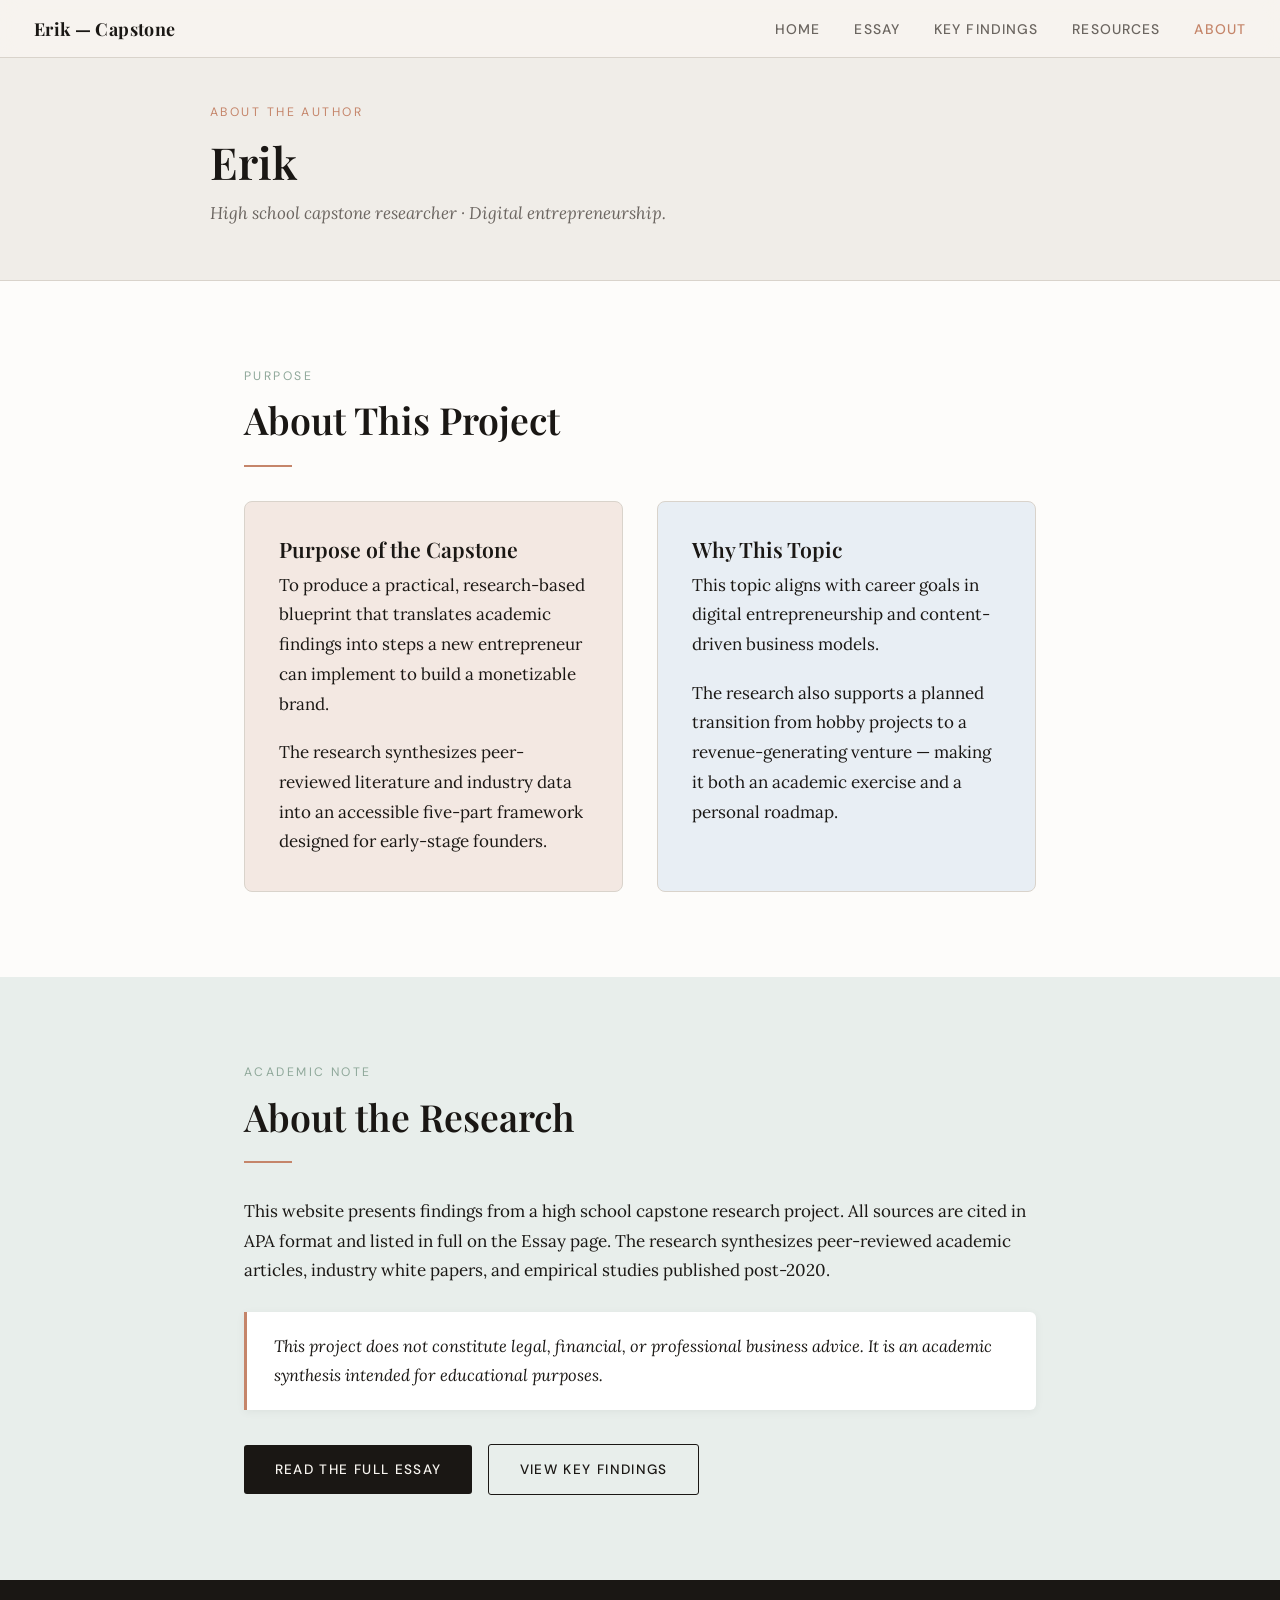
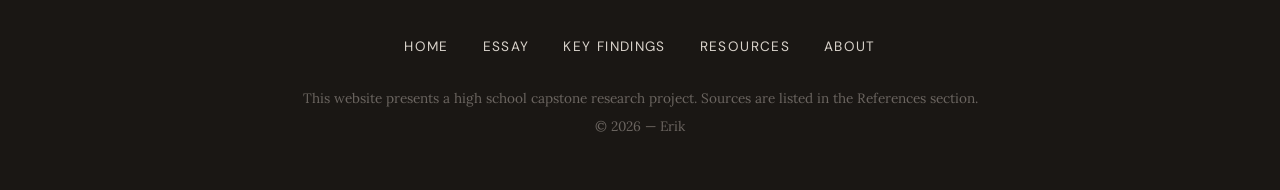
==== pages/about.html @ 96e825fd "MADE CHANGES TO the hoer backgrond image" ====
<!DOCTYPE html>
<html lang="en">
<head>
  <meta charset="UTF-8" />
  <meta name="viewport" content="width=device-width, initial-scale=1.0" />
  <title>About — How to Build a Monetizable Brand</title>
  <link rel="stylesheet" href="../css/style.css" />
</head>
<body>

  <!-- ── Navigation ── -->
  <nav>
    <a class="nav-brand" href="../index.html">Erik — Capstone</a>
    <ul class="nav-links">
      <li><a href="../index.html">Home</a></li>
      <li><a href="essay.html">Essay</a></li>
      <li><a href="findings.html">Key Findings</a></li>
      <li><a href="resources.html">Resources</a></li>
      <li><a href="about.html" class="active">About</a></li>
    </ul>
  </nav>

  <!-- ── Page Header ── -->
  <header class="page-header">
    <div class="inner">
      <span class="eyebrow">About the Author</span>
      <h1>Erik</h1>
      <p>High school capstone researcher · Digital entrepreneurship.</p>
    </div>
  </header>

  <!-- ── About Content ── -->
  <div class="full-panel panel-white">
    <div class="section">
      <span class="section-label">Purpose</span>
      <h2>About This Project</h2>
      <div class="divider"></div>

      <div class="about-grid">
        <div class="about-block panel-clay scroll-fade">
          <h3>Purpose of the Capstone</h3>
          <p>To produce a practical, research-based blueprint that translates academic findings into steps a new entrepreneur can implement to build a monetizable brand.</p>
          <p>The research synthesizes peer-reviewed literature and industry data into an accessible five-part framework designed for early-stage founders.</p>
        </div>
        <div class="about-block panel-blue scroll-fade">
          <h3>Why This Topic</h3>
          <p>This topic aligns with career goals in digital entrepreneurship and content-driven business models.</p>
          <p>The research also supports a planned transition from hobby projects to a revenue-generating venture — making it both an academic exercise and a personal roadmap.</p>
        </div>
      </div>
    </div>
  </div>

  <!-- ── Research Note ── -->
  <div class="full-panel panel-sage">
    <div class="section scroll-fade">
      <span class="section-label">Academic Note</span>
      <h2>About the Research</h2>
      <div class="divider"></div>

      <p>This website presents findings from a high school capstone research project. All sources are cited in APA format and listed in full on the Essay page. The research synthesizes peer-reviewed academic articles, industry white papers, and empirical studies published post-2020.</p>

      <div class="thesis-box" style="margin-top:1.5rem;">
        <p>This project does not constitute legal, financial, or professional business advice. It is an academic synthesis intended for educational purposes.</p>
      </div>

      <div style="margin-top:2rem;">
        <a href="essay.html" class="btn btn-primary">Read the Full Essay</a>
        &nbsp;&nbsp;
        <a href="findings.html" class="btn btn-outline">View Key Findings</a>
      </div>
    </div>
  </div>

  <!-- ── Footer ── -->
  <footer>
    <ul class="footer-nav">
      <li><a href="../index.html">Home</a></li>
      <li><a href="essay.html">Essay</a></li>
      <li><a href="findings.html">Key Findings</a></li>
      <li><a href="resources.html">Resources</a></li>
      <li><a href="about.html">About</a></li>
    </ul>
    <p>This website presents a high school capstone research project. Sources are listed in the References section.</p>
    <p>© 2026 — Erik</p>
  </footer>

</body>
</html>
---- css/style.css ----
/* ==============================
   ERIK — CAPSTONE RESEARCH SITE
   Aesthetic: Academic Minimalist
   ============================== */

@import url('https://fonts.googleapis.com/css2?family=Playfair+Display:ital,wght@0,400;0,600;0,700;1,400&family=Lora:ital,wght@0,400;0,500;1,400&family=DM+Sans:wght@300;400;500&display=swap');

/* ── Variables ── */
:root {
  --cream:       #f7f4ef;
  --warm-white:  #fdfcfa;
  --ink:         #1a1714;
  --muted:       #6b6560;
  --rule:        #d9d3cb;
  --sage:        #8fa89a;
  --clay:        #c5856a;
  --dusty-blue:  #7a9cb8;
  --pale-sage:   #e8eeeb;
  --pale-clay:   #f3e8e2;
  --pale-blue:   #e8eef4;
  --panel-1:     #f0ede8;
  --panel-2:     #e9eff2;
  --panel-3:     #ede9f0;
  --accent:      #c5856a;
  --heading-font: 'Playfair Display', Georgia, serif;
  --body-font:    'Lora', Georgia, serif;
  --ui-font:      'DM Sans', sans-serif;
  --max-w:        860px;
  --max-w-wide:   1100px;
}

/* ── Reset & Base ── */
*, *::before, *::after { box-sizing: border-box; margin: 0; padding: 0; }

html { scroll-behavior: smooth; font-size: 17px; }

body {
  font-family: var(--body-font);
  background: var(--cream);
  color: var(--ink);
  line-height: 1.75;
  overflow-x: hidden;
}

/* ── Scroll Fade Animation (CSS only via @keyframes + animation-timeline fallback) ── */
/* Primary: intersection-observer-free CSS animation using animation-play-state trick */
/* We use a class .fade-in applied to elements, animated on load with staggered delays */
/* For scroll: we use the CSS animation-timeline where supported, with a visibility fallback */

@keyframes fadeUp {
  from {
    opacity: 0;
    transform: translateY(28px);
  }
  to {
    opacity: 1;
    transform: translateY(0);
  }
}

@keyframes fadeIn {
  from { opacity: 0; }
  to   { opacity: 1; }
}

/* Scroll-driven animation — supported in Chrome 115+, Edge 115+ */
@supports (animation-timeline: scroll()) {
  .scroll-fade {
    animation: fadeUp linear both;
    animation-timeline: view();
    animation-range: entry 0% entry 30%;
  }
}

/* Fallback for Firefox/Safari: just show everything without animation */
@supports not (animation-timeline: scroll()) {
  .scroll-fade {
    opacity: 1;
    transform: none;
  }
}

/* ── Typography ── */
h1, h2, h3, h4 {
  font-family: var(--heading-font);
  font-weight: 600;
  line-height: 1.25;
  color: var(--ink);
}

h1 { font-size: clamp(2rem, 5vw, 3.4rem); }
h2 { font-size: clamp(1.5rem, 3vw, 2.2rem); margin-bottom: 0.5em; }
h3 { font-size: 1.25rem; margin-bottom: 0.4em; }

p { margin-bottom: 1.1em; color: var(--ink); }
p:last-child { margin-bottom: 0; }

a {
  color: var(--clay);
  text-decoration: none;
  border-bottom: 1px solid transparent;
  transition: border-color 0.2s;
}
a:hover { border-color: var(--clay); }

em { font-style: italic; }
strong { font-weight: 600; }

/* ── Nav ── */
nav {
  position: fixed;
  top: 0; left: 0; right: 0;
  z-index: 100;
  background: rgba(247, 244, 239, 0.88);
  backdrop-filter: blur(12px);
  border-bottom: 1px solid var(--rule);
  padding: 0 2rem;
  height: 58px;
  display: flex;
  align-items: center;
  justify-content: space-between;
  animation: fadeIn 0.6s ease both;
}

.nav-brand {
  font-family: var(--heading-font);
  font-size: 1.05rem;
  font-weight: 700;
  letter-spacing: 0.02em;
  color: var(--ink);
  border: none;
}

.nav-links {
  display: flex;
  gap: 2rem;
  list-style: none;
}

.nav-links a {
  font-family: var(--ui-font);
  font-size: 0.82rem;
  font-weight: 500;
  letter-spacing: 0.08em;
  text-transform: uppercase;
  color: var(--muted);
  border: none;
  transition: color 0.2s;
}
.nav-links a:hover { color: var(--ink); }
.nav-links a.active { color: var(--clay); }

/* ── Hero ── */
.hero {
  min-height: 100vh;
  position: relative;
  display: flex;
  flex-direction: column;
  justify-content: flex-end;
  overflow: hidden;
}

.hero-bg {
  position: absolute;
  inset: 0;
  background-image: 
    linear-gradient(to bottom, rgba(247,244,239,0.18) 0%, rgba(247,244,239,0.75) 65%, rgba(247,244,239,0.98) 100%),
    url('../assets/hero-bg.png');
  background-size: cover;
  background-position: center;
  z-index: 0;
}

/* Decorative texture overlay */
.hero-bg::after {
  content: '';
  position: absolute;
  inset: 0;
  background-image: 
    radial-gradient(circle at 20% 30%, rgba(197,133,106,0.08) 0%, transparent 50%),
    radial-gradient(circle at 80% 70%, rgba(122,156,184,0.07) 0%, transparent 50%);
}

/* Large placeholder label for the image area */
.hero-image-hint {
  position: absolute;
  top: 50%;
  left: 50%;
  transform: translate(-50%, -60%);
  text-align: center;
  z-index: 1;
  pointer-events: none;
}

.hero-image-hint span {
  font-family: var(--ui-font);
  font-size: 0.75rem;
  letter-spacing: 0.15em;
  text-transform: uppercase;
  color: var(--rule);
  border: 1px dashed var(--rule);
  padding: 0.6rem 1.4rem;
  border-radius: 2px;
}

.hero-content {
  position: relative;
  z-index: 2;
  max-width: var(--max-w);
  margin: 0 auto;
  width: 100%;
  padding: 0 2rem 5rem;
  animation: fadeUp 0.9s ease 0.2s both;
}

.hero-eyebrow {
  font-family: var(--ui-font);
  font-size: 0.78rem;
  letter-spacing: 0.18em;
  text-transform: uppercase;
  color: var(--clay);
  margin-bottom: 1.2rem;
}

.hero-title {
  margin-bottom: 1rem;
}

.hero-subtitle {
  font-family: var(--body-font);
  font-style: italic;
  color: var(--muted);
  font-size: 1.1rem;
  margin-bottom: 1.8rem;
  max-width: 560px;
}

.hero-question {
  background: white;
  border-left: 3px solid var(--clay);
  padding: 1rem 1.4rem;
  margin-bottom: 2.2rem;
  max-width: 640px;
  border-radius: 0 4px 4px 0;
  box-shadow: 0 2px 12px rgba(26,23,20,0.06);
}

.hero-question p {
  font-family: var(--body-font);
  font-style: italic;
  font-size: 0.98rem;
  color: var(--ink);
  margin: 0;
}

.hero-cta {
  display: flex;
  gap: 1rem;
  flex-wrap: wrap;
}

/* ── Buttons ── */
.btn {
  font-family: var(--ui-font);
  font-size: 0.8rem;
  font-weight: 500;
  letter-spacing: 0.1em;
  text-transform: uppercase;
  padding: 0.75rem 1.8rem;
  border-radius: 3px;
  border: none;
  cursor: pointer;
  transition: all 0.2s;
  display: inline-block;
  text-decoration: none;
}

.btn-primary {
  background: var(--ink);
  color: var(--cream);
}
.btn-primary:hover {
  background: var(--clay);
  color: white;
  border-color: transparent;
}

.btn-outline {
  background: transparent;
  color: var(--ink);
  border: 1px solid var(--ink);
}
.btn-outline:hover {
  background: var(--ink);
  color: var(--cream);
  border-color: var(--ink);
}

/* ── Section Wrapper ── */
.section {
  padding: 5rem 2rem;
  max-width: var(--max-w);
  margin: 0 auto;
}

.section-wide {
  padding: 5rem 2rem;
  max-width: var(--max-w-wide);
  margin: 0 auto;
}

.section-label {
  font-family: var(--ui-font);
  font-size: 0.72rem;
  letter-spacing: 0.2em;
  text-transform: uppercase;
  color: var(--sage);
  margin-bottom: 0.6rem;
  display: block;
}

.divider {
  width: 48px;
  height: 2px;
  background: var(--clay);
  margin: 1.2rem 0 2rem;
}

/* ── Colored Panels ── */
.panel-sage  { background: var(--pale-sage); }
.panel-clay  { background: var(--pale-clay); }
.panel-blue  { background: var(--pale-blue); }
.panel-warm  { background: var(--panel-1); }
.panel-white { background: var(--warm-white); }

.full-panel {
  width: 100%;
}

/* ── Card Grid ── */
.card-grid {
  display: grid;
  grid-template-columns: repeat(auto-fit, minmax(240px, 1fr));
  gap: 1.5rem;
  margin-top: 2rem;
}

.card {
  background: white;
  padding: 1.8rem;
  border-radius: 6px;
  border: 1px solid var(--rule);
  box-shadow: 0 1px 6px rgba(26,23,20,0.04);
}

.card-num {
  font-family: var(--heading-font);
  font-size: 2.5rem;
  color: var(--rule);
  line-height: 1;
  margin-bottom: 0.6rem;
}

.card h3 { font-size: 1rem; margin-bottom: 0.5rem; }
.card p { font-size: 0.9rem; color: var(--muted); margin: 0; }

/* ── Findings Steps ── */
.steps {
  counter-reset: step;
  margin-top: 2.5rem;
}

.step {
  display: grid;
  grid-template-columns: 56px 1fr;
  gap: 1.2rem;
  align-items: start;
  padding: 1.6rem 0;
  border-bottom: 1px solid var(--rule);
}
.step:last-child { border-bottom: none; }

.step-num {
  font-family: var(--heading-font);
  font-size: 1.6rem;
  color: var(--clay);
  opacity: 0.5;
  line-height: 1;
  padding-top: 0.2rem;
}

.step-body h3 { font-size: 1.05rem; }
.step-body p  { font-size: 0.9rem; color: var(--muted); margin-top: 0.3rem; }

/* ── Table ── */
.table-wrap {
  overflow-x: auto;
  margin: 2rem 0;
  border-radius: 6px;
  border: 1px solid var(--rule);
  box-shadow: 0 1px 8px rgba(26,23,20,0.04);
}

table {
  width: 100%;
  border-collapse: collapse;
  font-family: var(--ui-font);
  font-size: 0.88rem;
}

thead {
  background: var(--ink);
  color: var(--cream);
}

thead th {
  padding: 0.85rem 1.1rem;
  text-align: left;
  font-weight: 500;
  letter-spacing: 0.06em;
  font-size: 0.78rem;
  text-transform: uppercase;
}

tbody tr { border-bottom: 1px solid var(--rule); }
tbody tr:last-child { border-bottom: none; }
tbody tr:nth-child(even) { background: var(--panel-1); }

tbody td {
  padding: 0.85rem 1.1rem;
  color: var(--ink);
  vertical-align: top;
}

tbody td:first-child { font-weight: 500; }

/* ── Essay Styles ── */
.essay-body h2 {
  font-size: 1.6rem;
  margin: 2.8rem 0 0.6rem;
  padding-top: 1.5rem;
  border-top: 1px solid var(--rule);
}
.essay-body h2:first-of-type { border-top: none; margin-top: 0; }

.essay-body h3 {
  font-size: 1.1rem;
  margin: 1.8rem 0 0.4rem;
  color: var(--muted);
  font-style: italic;
  font-weight: 400;
  font-family: var(--body-font);
}

.essay-body p { margin-bottom: 1.2em; }

.abstract-box {
  background: var(--pale-clay);
  border: 1px solid var(--rule);
  padding: 1.8rem 2rem;
  border-radius: 6px;
  margin-bottom: 3rem;
}
.abstract-box .label {
  font-family: var(--ui-font);
  font-size: 0.72rem;
  letter-spacing: 0.2em;
  text-transform: uppercase;
  color: var(--clay);
  margin-bottom: 0.7rem;
  display: block;
}
.abstract-box p { font-style: italic; font-size: 0.95rem; margin: 0; color: var(--muted); }

.toc {
  background: var(--pale-blue);
  border: 1px solid var(--rule);
  border-radius: 6px;
  padding: 1.6rem 2rem;
  margin-bottom: 3rem;
}
.toc .label {
  font-family: var(--ui-font);
  font-size: 0.72rem;
  letter-spacing: 0.2em;
  text-transform: uppercase;
  color: var(--dusty-blue);
  margin-bottom: 0.8rem;
  display: block;
}
.toc ol {
  padding-left: 1.2rem;
  font-family: var(--ui-font);
  font-size: 0.88rem;
  color: var(--muted);
  column-count: 2;
  column-gap: 2rem;
}
.toc ol li { margin-bottom: 0.35rem; }

.thesis-box {
  border-left: 3px solid var(--clay);
  background: white;
  padding: 1.2rem 1.6rem;
  margin: 1.8rem 0;
  border-radius: 0 6px 6px 0;
  box-shadow: 0 2px 10px rgba(26,23,20,0.05);
}
.thesis-box p { font-style: italic; font-size: 0.97rem; margin: 0; }

/* ── Definition Block ── */
.def-list {
  border: 1px solid var(--rule);
  border-radius: 6px;
  overflow: hidden;
  margin: 1.5rem 0;
}
.def-item {
  display: grid;
  grid-template-columns: 200px 1fr;
  border-bottom: 1px solid var(--rule);
}
.def-item:last-child { border-bottom: none; }
.def-term {
  background: var(--panel-1);
  padding: 0.8rem 1rem;
  font-family: var(--ui-font);
  font-size: 0.85rem;
  font-weight: 500;
  color: var(--ink);
}
.def-desc {
  padding: 0.8rem 1rem;
  font-size: 0.88rem;
  color: var(--muted);
}

/* ── Case Study ── */
.case-card {
  background: white;
  border: 1px solid var(--rule);
  border-radius: 8px;
  overflow: hidden;
  margin-bottom: 2rem;
  box-shadow: 0 2px 10px rgba(26,23,20,0.05);
}
.case-card-head {
  background: var(--ink);
  color: var(--cream);
  padding: 1rem 1.6rem;
  font-family: var(--ui-font);
  font-size: 0.78rem;
  letter-spacing: 0.12em;
  text-transform: uppercase;
}
.case-card-body { padding: 1.6rem; }
.case-card-body p { font-size: 0.93rem; color: var(--muted); }

/* ── References ── */
.ref-list {
  list-style: none;
  padding: 0;
}
.ref-list li {
  padding: 1rem 0;
  border-bottom: 1px solid var(--rule);
  font-size: 0.92rem;
  color: var(--muted);
  padding-left: 1.8rem;
  text-indent: -1.8rem;
}
.ref-list li:last-child { border-bottom: none; }

/* ── About ── */
.about-grid {
  display: grid;
  grid-template-columns: 1fr 1fr;
  gap: 2rem;
  margin-top: 2rem;
}

.about-block {
  padding: 2rem;
  border-radius: 8px;
  border: 1px solid var(--rule);
}

/* ── Resources ── */
.resource-group { margin-bottom: 2.5rem; }
.resource-group h3 {
  font-family: var(--ui-font);
  font-size: 0.78rem;
  letter-spacing: 0.15em;
  text-transform: uppercase;
  color: var(--sage);
  border-bottom: 1px solid var(--rule);
  padding-bottom: 0.5rem;
  margin-bottom: 1rem;
}
.resource-item {
  padding: 0.7rem 0;
  border-bottom: 1px solid var(--rule);
  font-size: 0.92rem;
}
.resource-item:last-child { border-bottom: none; }
.resource-item strong {
  display: block;
  font-family: var(--ui-font);
  font-size: 0.85rem;
}

/* ── Tools Grid ── */
.tools-grid {
  display: grid;
  grid-template-columns: repeat(auto-fit, minmax(180px, 1fr));
  gap: 1rem;
  margin-top: 1rem;
}
.tool-chip {
  background: white;
  border: 1px solid var(--rule);
  border-radius: 4px;
  padding: 0.8rem 1rem;
  font-family: var(--ui-font);
  font-size: 0.85rem;
}
.tool-chip .tool-cat {
  font-size: 0.7rem;
  text-transform: uppercase;
  letter-spacing: 0.12em;
  color: var(--clay);
  display: block;
  margin-bottom: 0.25rem;
}

/* ── Footer ── */
footer {
  background: var(--ink);
  color: var(--cream);
  padding: 3rem 2rem;
  text-align: center;
}
.footer-nav {
  display: flex;
  justify-content: center;
  gap: 2rem;
  list-style: none;
  margin-bottom: 1.5rem;
}
.footer-nav a {
  font-family: var(--ui-font);
  font-size: 0.8rem;
  letter-spacing: 0.1em;
  text-transform: uppercase;
  color: var(--rule);
  border: none;
  transition: color 0.2s;
}
.footer-nav a:hover { color: var(--cream); }
footer p {
  font-size: 0.8rem;
  color: var(--muted);
  margin-bottom: 0.3rem;
}

/* ── Page Header (inner pages) ── */
.page-header {
  background: var(--panel-1);
  border-bottom: 1px solid var(--rule);
  padding: 6rem 2rem 3rem;
  animation: fadeIn 0.7s ease both;
}
.page-header .inner {
  max-width: var(--max-w);
  margin: 0 auto;
}
.page-header .eyebrow {
  font-family: var(--ui-font);
  font-size: 0.72rem;
  letter-spacing: 0.2em;
  text-transform: uppercase;
  color: var(--clay);
  display: block;
  margin-bottom: 0.6rem;
}
.page-header h1 { font-size: clamp(1.6rem, 4vw, 2.6rem); }
.page-header p  { color: var(--muted); margin-top: 0.6rem; font-style: italic; }

/* ── Staggered load animations on index ── */
.hero-content      { animation-delay: 0.15s; }
.stat-card:nth-child(1) { animation-delay: 0.05s; }
.stat-card:nth-child(2) { animation-delay: 0.15s; }
.stat-card:nth-child(3) { animation-delay: 0.25s; }

/* ── Responsive ── */
@media (max-width: 700px) {
  .nav-links { gap: 1rem; }
  .toc ol    { column-count: 1; }
  .about-grid { grid-template-columns: 1fr; }
  .def-item   { grid-template-columns: 1fr; }
  .def-term   { border-bottom: 1px solid var(--rule); }
}
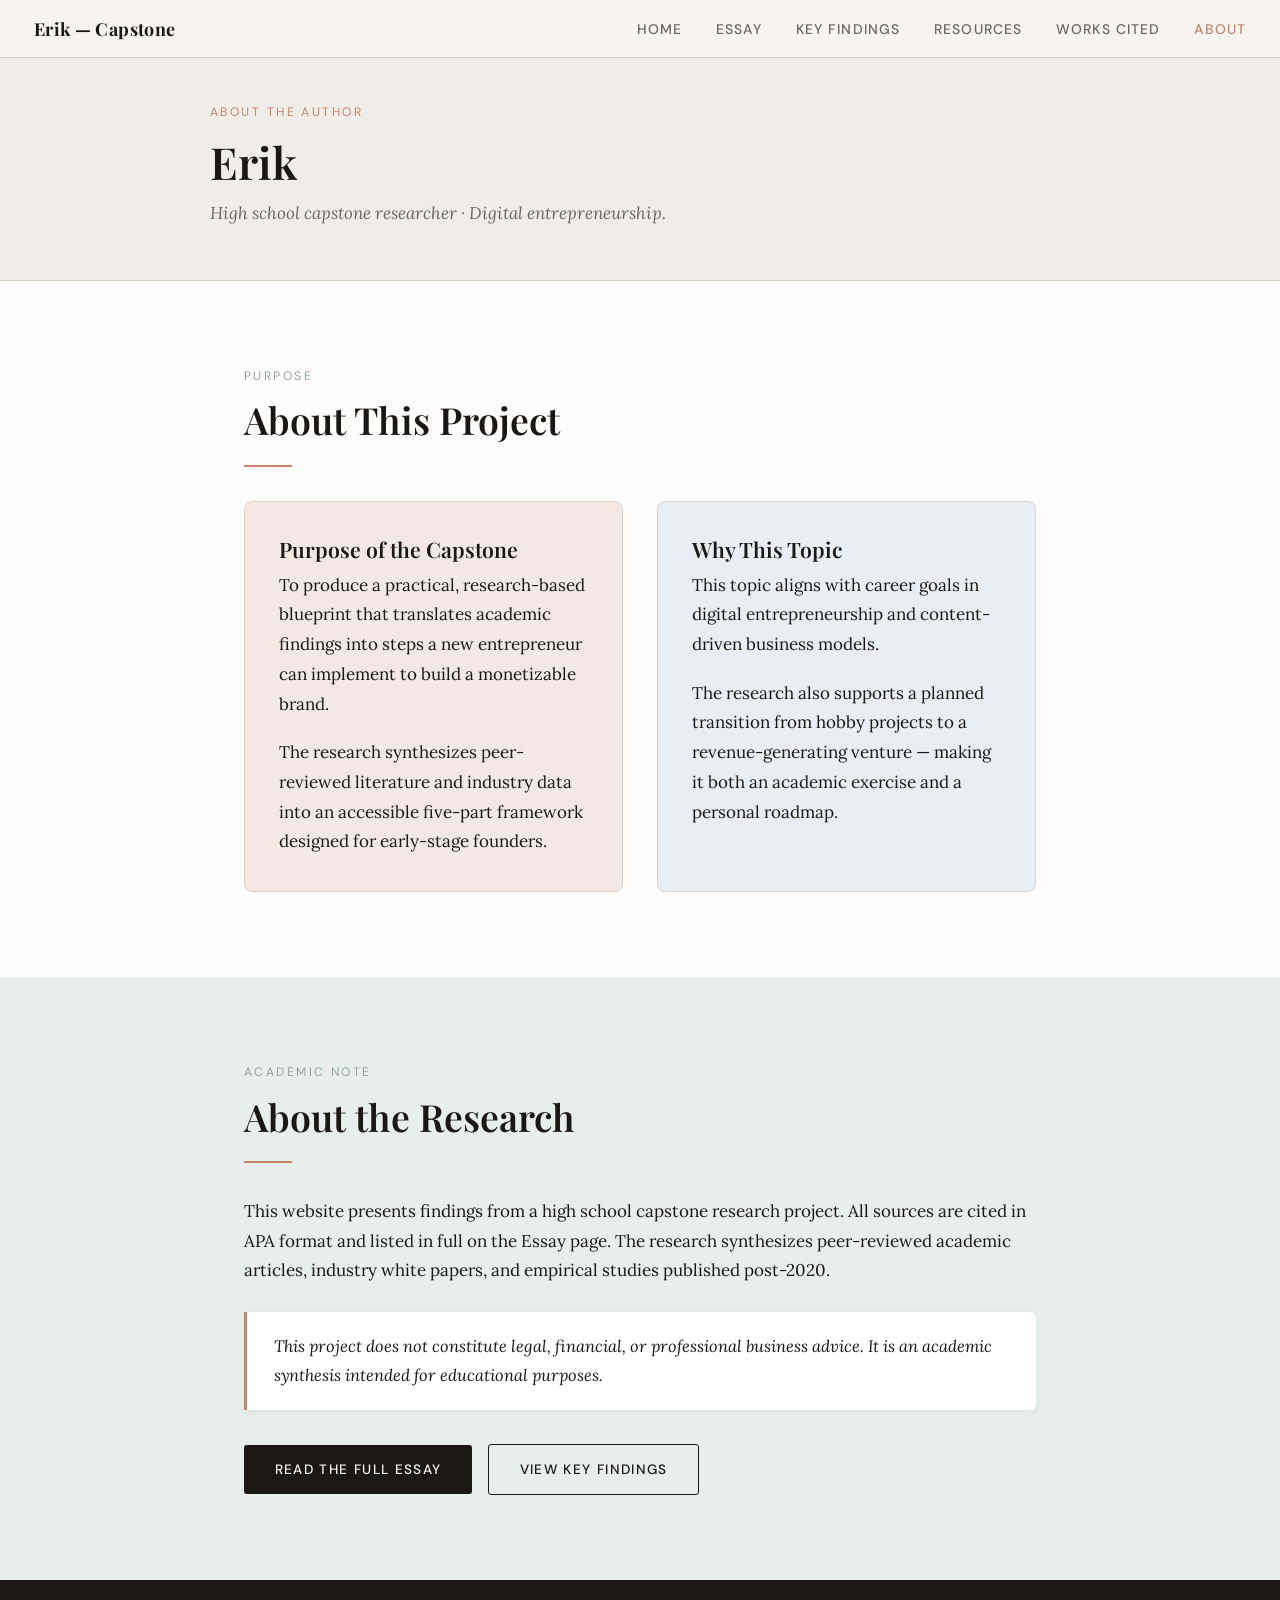
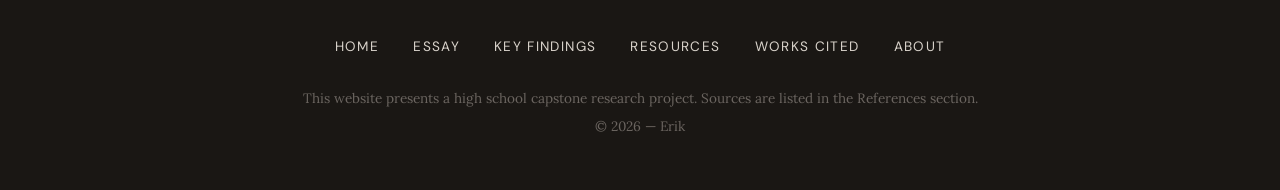
==== commit 797dc465: "Update capstone website with final code - add works cited page, capstone paper, and update all conte" ====
--- a/pages/about.html
+++ b/pages/about.html
@@ -16,6 +16,7 @@
       <li><a href="essay.html">Essay</a></li>
       <li><a href="findings.html">Key Findings</a></li>
       <li><a href="resources.html">Resources</a></li>
+      <li><a href="works-cited.html">Works Cited</a></li>
       <li><a href="about.html" class="active">About</a></li>
     </ul>
   </nav>
@@ -79,6 +80,7 @@
       <li><a href="essay.html">Essay</a></li>
       <li><a href="findings.html">Key Findings</a></li>
       <li><a href="resources.html">Resources</a></li>
+      <li><a href="works-cited.html">Works Cited</a></li>
       <li><a href="about.html">About</a></li>
     </ul>
     <p>This website presents a high school capstone research project. Sources are listed in the References section.</p>
